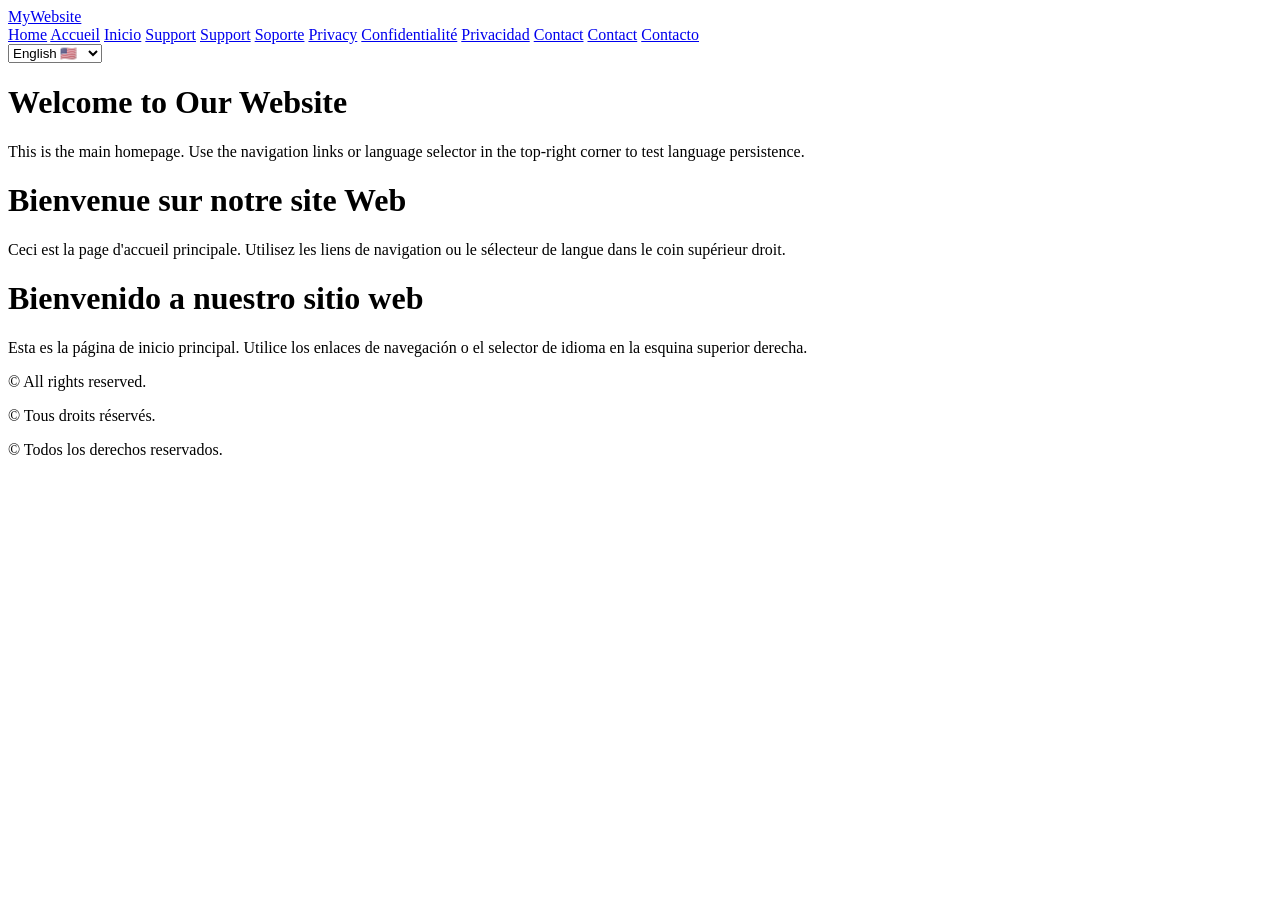
==== index.html @ 6a362d72 "Create index.html" ====
<!DOCTYPE html>
<html lang="en">
<head>
  <meta charset="UTF-8">
  <meta name="viewport" content="width=device-width, initial-scale=1.0">
  <title>Home</title>
  <link rel="stylesheet" href="styles.css">
</head>
<body data-lang="en">

  <header class="site-header">
    <a href="index.html" class="brand-logo">MyWebsite</a>
    
    <nav class="main-nav">
      <a href="index.html" data-lang-content="en">Home</a>
      <a href="index.html" data-lang-content="fr">Accueil</a>
      <a href="index.html" data-lang-content="es">Inicio</a>

      <a href="support.html" data-lang-content="en">Support</a>
      <a href="support.html" data-lang-content="fr">Support</a>
      <a href="support.html" data-lang-content="es">Soporte</a>

      <a href="privacy.html" data-lang-content="en">Privacy</a>
      <a href="privacy.html" data-lang-content="fr">Confidentialité</a>
      <a href="privacy.html" data-lang-content="es">Privacidad</a>

      <a href="contact.html" data-lang-content="en">Contact</a>
      <a href="contact.html" data-lang-content="fr">Contact</a>
      <a href="contact.html" data-lang-content="es">Contacto</a>
    </nav>

    <!-- Upper Right Toggle Selector -->
    <div class="lang-toggle-wrapper">
      <select class="lang-select" onchange="switchLanguage(this.value)" aria-label="Select Language">
        <option value="en">English 🇺🇸</option>
        <option value="fr">Français 🇫🇷</option>
        <option value="es">Español 🇪🇸</option>
      </select>
    </div>
  </header>

  <main class="container">
    <div class="card">
      <div data-lang-content="en">
        <h1>Welcome to Our Website</h1>
        <p>This is the main homepage. Use the navigation links or language selector in the top-right corner to test language persistence.</p>
      </div>

      <div data-lang-content="fr">
        <h1>Bienvenue sur notre site Web</h1>
        <p>Ceci est la page d'accueil principale. Utilisez les liens de navigation ou le sélecteur de langue dans le coin supérieur droit.</p>
      </div>

      <div data-lang-content="es">
        <h1>Bienvenido a nuestro sitio web</h1>
        <p>Esta es la página de inicio principal. Utilice los enlaces de navegación o el selector de idioma en la esquina superior derecha.</p>
      </div>
    </div>
  </main>

  <footer class="site-footer">
    <p data-lang-content="en">&copy; All rights reserved.</p>
    <p data-lang-content="fr">&copy; Tous droits réservés.</p>
    <p data-lang-content="es">&copy; Todos los derechos reservados.</p>
  </footer>

  <script src="lang-switcher.js"></script>
</body>
</html>
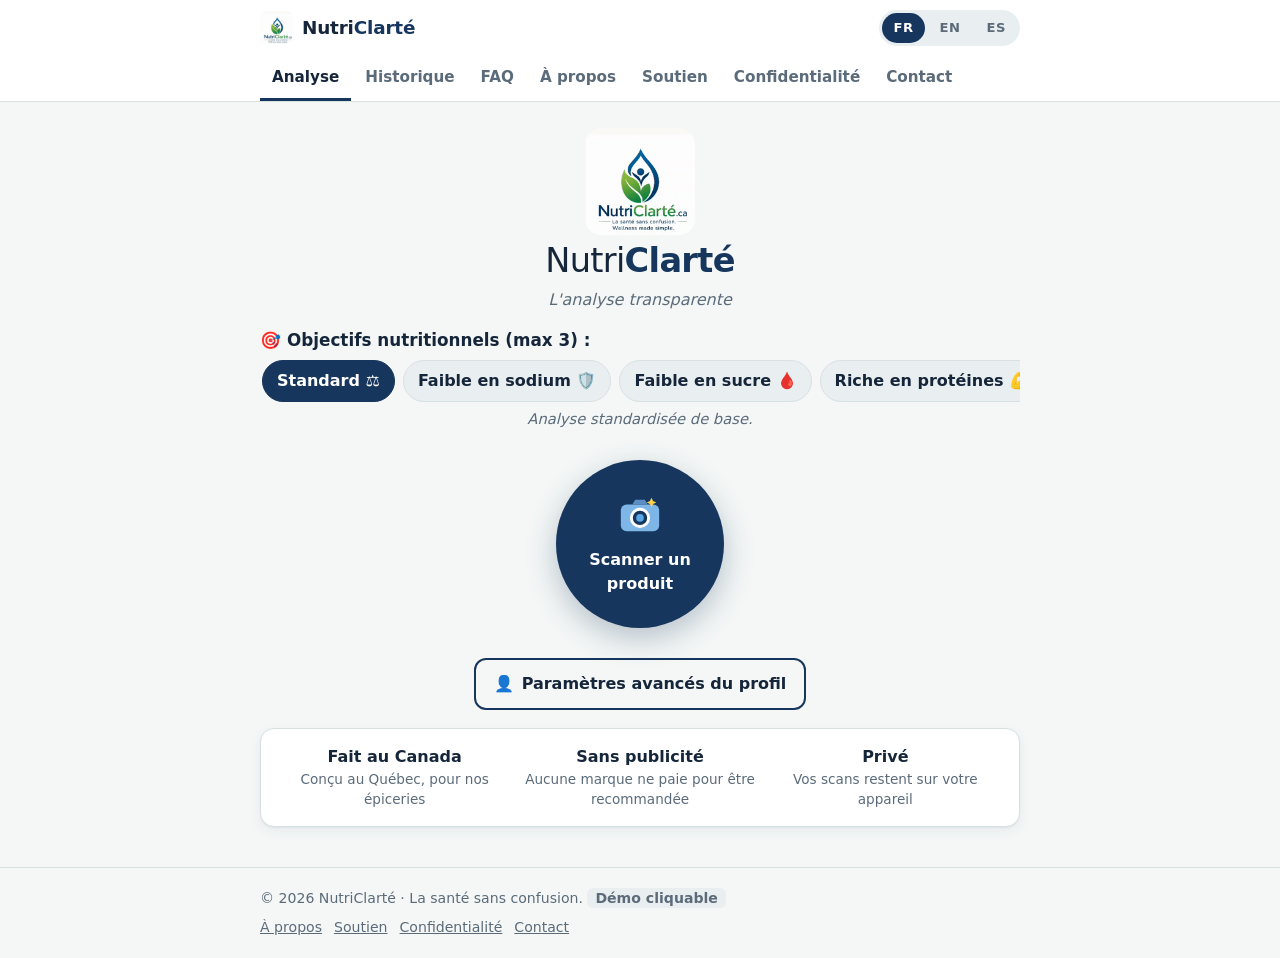
==== commit 105c1a3d: "NutriClarté demo + security fixes (CSP, delete-all-data, no third-party fonts, storage validation)" ====
--- a/index.html
+++ b/index.html
@@ -1,69 +1,906 @@
-<!DOCTYPE html>
-<html lang="en">
+<!doctype html>
+<html lang="fr-CA">
 <head>
-  <meta charset="UTF-8">
-  <meta name="viewport" content="width=device-width, initial-scale=1.0">
-  <title>Home</title>
-  <link rel="stylesheet" href="styles.css">
+<meta charset="utf-8">
+<meta name="viewport" content="width=device-width, initial-scale=1, viewport-fit=cover">
+<meta http-equiv="Content-Security-Policy" content="default-src 'self'; script-src 'sha256-4X9ozV31sPBv4QoCCTKvIAiLddJM/bJSG4kKcZNtFMU='; style-src 'self' 'unsafe-inline'; img-src 'self' data:; font-src 'self'; connect-src 'self'; form-action 'self'; base-uri 'none'; object-src 'none'; frame-src 'none'; manifest-src 'self'; upgrade-insecure-requests">
+<meta name="referrer" content="strict-origin-when-cross-origin">
+<link rel="icon" href="logo.png">
+<title>NutriClarté</title>
+<meta name="claude:viewport-fit-sides" content="cover">
+<meta name="description" content="NutriClarté — scan a product, get a clear nutrition score and healthier alternatives.">
+<style>
+body{margin:0}img{max-width:100%}[hidden]{display:none!important}
+/* Layout: one centred app column (phone-first like the prototype), sticky brand bar with the FR/EN/ES toggle top-right, scrollable tab rail below. */
+:root{
+  --bg:#f4f7f6; --surface:#ffffff; --surface-2:#e9eff0; --line:#d8e1e2;
+  --fg:#16263a; --muted:#5b6b7a;
+  --navy:#17365d; --navy-fg:#ffffff; --leaf:#3f8f35; --water:#1f6fb2;
+  --bad:#c0392b; --bad-bg:#fdecea; --warn:#b26a00; --good:#2e7d32; --good-bg:#e8f5e9; --ok:#1f6fb2;
+  --shadow:0 1px 2px rgba(23,54,93,.06),0 4px 14px rgba(23,54,93,.06);
+  /* System fonts only: no third-party font requests (privacy) */
+  --display:"Avenir Next","Segoe UI Variable Display","Segoe UI",system-ui,-apple-system,Roboto,"Helvetica Neue",Arial,sans-serif;
+  --body:system-ui,-apple-system,"Segoe UI",Roboto,"Helvetica Neue",Arial,sans-serif;
+  --r:14px;
+}
+@media (prefers-color-scheme:dark){:root:not([data-theme="light"]){
+  --bg:#0f1720; --surface:#17222e; --surface-2:#1f2d3b; --line:#2a3a4a;
+  --fg:#e7eef4; --muted:#9aaaba; --navy:#3b6ea8; --navy-fg:#ffffff; --leaf:#6cbf5f; --water:#5aa6e6;
+  --bad:#ff7b6b; --bad-bg:#3a1f1d; --warn:#f0b04a; --good:#7fd283; --good-bg:#1d3324; --ok:#5aa6e6;
+  --shadow:0 1px 2px rgba(0,0,0,.3); color-scheme:dark}}
+:root[data-theme="dark"]{
+  --bg:#0f1720; --surface:#17222e; --surface-2:#1f2d3b; --line:#2a3a4a;
+  --fg:#e7eef4; --muted:#9aaaba; --navy:#3b6ea8; --navy-fg:#ffffff; --leaf:#6cbf5f; --water:#5aa6e6;
+  --bad:#ff7b6b; --bad-bg:#3a1f1d; --warn:#f0b04a; --good:#7fd283; --good-bg:#1d3324; --ok:#5aa6e6;
+  --shadow:0 1px 2px rgba(0,0,0,.3); color-scheme:dark}
+*{box-sizing:border-box}
+body{background:var(--bg);color:var(--fg);font-family:var(--body);font-size:16px;line-height:1.5}
+body::before{content:"";position:fixed;inset:0 0 auto;height:env(safe-area-inset-top,0px);z-index:30;background:var(--surface)}
+h1,h2,h3{font-family:var(--display);text-wrap:balance;line-height:1.2;margin:0}
+p{margin:0}
+a{color:var(--water)}
+button,input,select,textarea{font:inherit;color:inherit}
+:focus-visible{outline:3px solid var(--water);outline-offset:2px}
+.gut{padding-left:max(16px,env(safe-area-inset-left,0px));padding-right:max(16px,env(safe-area-inset-right,0px))}
+.col{max-width:760px;margin:0 auto}
+
+/* Header */
+.top{position:sticky;top:env(safe-area-inset-top,0px);z-index:20;background:var(--surface);border-bottom:1px solid var(--line)}
+.bar{display:flex;align-items:center;justify-content:space-between;gap:12px;padding-block:10px}
+.brand{display:flex;align-items:center;gap:8px;text-decoration:none;color:var(--fg);min-width:0}
+.brand img{width:34px;height:34px;object-fit:contain;border-radius:8px;background:#fff}
+.brand b{font-family:var(--display);font-size:1.15rem;font-weight:600;letter-spacing:-.01em}
+.brand b span{color:var(--navy);font-weight:700}
+.lang{display:flex;gap:4px;background:var(--surface-2);padding:3px;border-radius:999px;flex-shrink:0}
+.lang button{border:0;background:transparent;padding:5px 11px;border-radius:999px;font-size:.82rem;font-weight:700;letter-spacing:.04em;cursor:pointer;color:var(--muted)}
+.lang button[aria-pressed="true"]{background:var(--navy);color:var(--navy-fg)}
+.tabs{display:flex;gap:2px;overflow-x:auto;scrollbar-width:none}
+.tabs::-webkit-scrollbar{display:none}
+.tabs a{flex:0 0 auto;padding:10px 12px;text-decoration:none;color:var(--muted);font-weight:600;font-size:.95rem;border-bottom:3px solid transparent;white-space:nowrap}
+.tabs a[aria-current="page"]{color:var(--fg);border-bottom-color:var(--navy)}
+
+main{padding-block:20px 40px}
+.view{display:flex;flex-direction:column;gap:18px}
+.card{background:var(--surface);border:1px solid var(--line);border-radius:var(--r);padding:16px;box-shadow:var(--shadow)}
+.label{font-size:.78rem;font-weight:700;letter-spacing:.08em;text-transform:uppercase;color:var(--muted)}
+.muted{color:var(--muted)}
+.btn{display:inline-flex;align-items:center;justify-content:center;gap:8px;border:0;border-radius:12px;padding:12px 18px;font-weight:700;cursor:pointer;background:var(--navy);color:var(--navy-fg);text-decoration:none}
+.btn.ghost{background:transparent;color:var(--fg);border:2px solid var(--navy)}
+.btn.block{width:100%}
+.btn.red{background:var(--bad);color:#fff}
+.card.danger{display:flex;flex-direction:column;gap:10px;border-color:var(--bad)}
+
+/* Home */
+.hero{display:flex;flex-direction:column;align-items:center;text-align:center;gap:6px;padding-top:6px}
+.hero img{width:110px;height:auto;border-radius:16px;background:#fff}
+.hero h1{font-size:2.1rem;font-weight:500;letter-spacing:-.02em}
+.hero h1 span{font-weight:700;color:var(--navy)}
+.hero p{font-style:italic;color:var(--muted)}
+.goals h2{font-size:1.05rem;font-weight:600;display:flex;gap:6px;align-items:center}
+.chips{display:flex;gap:8px;overflow-x:auto;padding:10px 2px 6px;scrollbar-width:thin}
+.chip{flex:0 0 auto;border:1px solid var(--line);background:var(--surface-2);border-radius:999px;padding:8px 14px;font-weight:600;cursor:pointer;white-space:nowrap}
+.chip[aria-pressed="true"]{background:var(--navy);color:var(--navy-fg);border-color:var(--navy)}
+.goals .sub{text-align:center;font-style:italic;color:var(--muted);font-size:.92rem}
+.scanwrap{display:flex;justify-content:center;padding-block:12px}
+.scanbtn{width:168px;height:168px;border-radius:50%;border:0;background:var(--navy);color:var(--navy-fg);display:flex;flex-direction:column;align-items:center;justify-content:center;gap:10px;font-weight:700;cursor:pointer;box-shadow:0 10px 30px rgba(23,54,93,.28);transition:transform .15s}
+.scanbtn:hover{transform:scale(1.03)}
+.scanbtn svg{width:46px;height:46px}
+.center{display:flex;justify-content:center}
+.trust{display:grid;grid-template-columns:repeat(3,1fr);gap:10px}
+.trust div{text-align:center;font-size:.85rem;color:var(--muted)}
+.trust b{display:block;color:var(--fg);font-family:var(--display);font-size:1rem}
+@media (max-width:480px){.trust{grid-template-columns:1fr}}
+
+/* Scanner overlay */
+.scanner{position:fixed;inset:0;z-index:50;background:rgba(10,16,24,.92);display:flex;flex-direction:column;align-items:center;justify-content:center;gap:18px;color:#fff;padding:24px}
+.frame{width:min(260px,70vw);aspect-ratio:1.1;border:3px solid #fff;border-radius:18px;position:relative;overflow:hidden;max-width:100%}
+.frame::after{content:"";position:absolute;left:8%;right:8%;height:2px;background:#6cbf5f;box-shadow:0 0 12px #6cbf5f;top:10%;animation:sweep 1.8s ease-in-out infinite alternate}
+.frame .bars{position:absolute;inset:30% 18%;background:repeating-linear-gradient(90deg,rgba(255,255,255,.55) 0 2px,transparent 2px 5px,rgba(255,255,255,.55) 5px 6px,transparent 6px 10px);opacity:.5}
+@keyframes sweep{to{top:88%}}
+@media (prefers-reduced-motion:reduce){.frame::after{animation:none;top:50%}}
+.scanner .sim{background:rgba(255,255,255,.14);color:#fff;border:1px solid rgba(255,255,255,.4);border-radius:999px;padding:10px 22px;font-weight:700;cursor:pointer}
+.scanner .cancel{background:none;border:0;color:#cfd8e0;cursor:pointer}
+
+/* Result */
+.filters{background:var(--surface-2);border-radius:10px;padding:10px 12px;font-size:.92rem;text-align:center}
+.seg{display:grid;grid-template-columns:1fr 1fr;gap:4px;background:var(--surface-2);padding:4px;border-radius:999px}
+.seg button{border:0;background:transparent;border-radius:999px;padding:10px;font-weight:700;cursor:pointer;color:var(--muted)}
+.seg button[aria-pressed="true"]{background:var(--navy);color:var(--navy-fg)}
+.slider label{font-weight:600;font-size:.95rem;display:flex;justify-content:space-between;gap:8px;flex-wrap:wrap}
+.slider input{width:100%;accent-color:var(--water);margin-top:10px}
+.score{display:flex;gap:16px;align-items:center}
+.ring{width:76px;height:76px;flex-shrink:0;border-radius:50%;border:4px solid var(--rc);display:grid;place-items:center;font-family:var(--display);font-size:1.8rem;font-weight:700;color:var(--rc)}
+.score .pname{font-size:.8rem;font-weight:700;letter-spacing:.06em;text-transform:uppercase;color:var(--muted)}
+.score .rating{font-family:var(--display);font-size:1.5rem;font-weight:600;color:var(--rc)}
+.alerts{display:flex;flex-direction:column;gap:6px;margin-top:14px;padding-top:12px;border-top:1px solid var(--line)}
+.alert{display:flex;gap:8px;align-items:flex-start;font-weight:600;font-size:.95rem}
+.alert.bad{color:var(--bad)} .alert.warn{color:var(--warn)} .alert.good{color:var(--good)}
+.alert i{font-style:normal;flex-shrink:0;width:20px;height:20px;border-radius:5px;display:grid;place-items:center;font-size:.75rem;color:#fff}
+.alert.bad i{background:var(--bad)} .alert.warn i{background:var(--warn)} .alert.good i{background:var(--good)}
+.nutr{display:grid;grid-template-columns:repeat(4,1fr);gap:8px;text-align:center}
+.nutr b{display:block;font-family:var(--display);font-size:1.35rem;font-weight:600;font-variant-numeric:tabular-nums}
+.nutr span{font-size:.82rem;color:var(--muted)}
+.nutr .over b{color:var(--bad)}
+@media (max-width:420px){.nutr{grid-template-columns:repeat(2,1fr)}}
+.alt{display:flex;flex-direction:column;gap:6px}
+.alt .head{display:flex;justify-content:space-between;gap:10px;align-items:flex-start}
+.alt h3{font-family:var(--body);font-size:1.02rem;font-weight:700}
+.pill{background:var(--good-bg);color:var(--good);font-weight:700;font-size:.82rem;padding:3px 9px;border-radius:999px;white-space:nowrap;font-variant-numeric:tabular-nums}
+.alt .why{font-style:italic;color:var(--leaf);font-size:.92rem;font-weight:600}
+.tags{display:flex;flex-wrap:wrap;gap:6px}
+.tags span{background:var(--surface-2);border-radius:6px;padding:2px 8px;font-size:.8rem;color:var(--muted);font-variant-numeric:tabular-nums}
+.match{font-size:.78rem;font-weight:700;color:var(--water)}
+
+/* History */
+.hist{display:flex;flex-direction:column;gap:10px}
+.hrow{display:flex;align-items:center;gap:12px;cursor:pointer;text-align:left;width:100%;font:inherit}
+.hrow .ring{width:48px;height:48px;font-size:1.1rem;border-width:3px}
+.hrow div{min-width:0;flex:1}
+.hrow small{color:var(--muted)}
+.ex{font-size:.72rem;font-weight:700;letter-spacing:.06em;text-transform:uppercase;background:var(--surface-2);color:var(--muted);padding:2px 6px;border-radius:4px;margin-left:6px}
+
+/* FAQ / prose */
+details{background:var(--surface);border:1px solid var(--line);border-radius:12px;padding:12px 16px}
+details+details{margin-top:8px}
+summary{font-weight:700;cursor:pointer}
+details p{margin-top:8px;color:var(--muted)}
+.prose{display:flex;flex-direction:column;gap:14px;max-width:68ch}
+.prose h1{font-size:1.9rem;font-weight:600}
+.prose h2{font-size:1.25rem;font-weight:600;margin-top:10px}
+.prose ul,.prose ol{margin:0;padding-left:1.2em;display:flex;flex-direction:column;gap:6px}
+.prose .lede{font-size:1.12rem;color:var(--muted)}
+.eyebrow{font-size:.78rem;font-weight:700;letter-spacing:.1em;text-transform:uppercase;color:var(--leaf)}
+.grid2{display:grid;grid-template-columns:repeat(2,minmax(0,1fr));gap:12px}
+@media (max-width:560px){.grid2{grid-template-columns:1fr}}
+.grid2 h3{font-size:1.02rem;margin-bottom:4px}
+.quote{border-left:4px solid var(--leaf);padding:4px 0 4px 14px;font-size:1.1rem;font-style:italic}
+.updated{font-size:.88rem;color:var(--muted)}
+
+/* Contact */
+.contact{display:grid;grid-template-columns:minmax(0,1.4fr) minmax(0,1fr);gap:16px;align-items:start}
+@media (max-width:640px){.contact{grid-template-columns:1fr}}
+form{display:flex;flex-direction:column;gap:12px}
+.field{display:flex;flex-direction:column;gap:4px}
+.field label{font-weight:600;font-size:.93rem}
+.field input,.field select,.field textarea{border:1px solid var(--line);background:var(--bg);border-radius:10px;padding:10px 12px;width:100%}
+.field textarea{min-height:130px;resize:vertical}
+.field .err{color:var(--bad);font-size:.85rem;min-height:0}
+.check{display:flex;gap:8px;align-items:flex-start;font-size:.9rem}
+.check input{margin-top:4px}
+.phone{font-family:var(--display);font-size:1.5rem;font-weight:600;user-select:all;font-variant-numeric:tabular-nums}
+.side{display:flex;flex-direction:column;gap:12px}
+.side .card{display:flex;flex-direction:column;gap:6px}
+.copy{align-self:flex-start;border:1px solid var(--line);background:var(--surface-2);border-radius:8px;padding:5px 10px;font-size:.85rem;font-weight:600;cursor:pointer}
+.success{display:flex;flex-direction:column;gap:8px;background:var(--good-bg);border:1px solid var(--good);border-radius:var(--r);padding:16px}
+.success h3{color:var(--good)}
+
+/* Modal + toast */
+.modal{position:fixed;inset:0;z-index:60;background:rgba(10,16,24,.55);display:flex;align-items:flex-end;justify-content:center;padding:16px}
+.sheet{background:var(--surface);border-radius:18px;padding:20px;width:100%;max-width:520px;max-height:90vh;overflow:auto;display:flex;flex-direction:column;gap:14px}
+.sheet .row{display:flex;gap:10px;justify-content:flex-end}
+.opts{display:flex;flex-wrap:wrap;gap:8px}
+@media (min-width:640px){.modal{align-items:center}}
+.toast{position:fixed;left:50%;bottom:calc(20px + env(safe-area-inset-bottom,0px));transform:translateX(-50%);background:var(--fg);color:var(--bg);padding:10px 16px;border-radius:10px;font-weight:600;z-index:70;max-width:calc(100% - 32px)}
+
+footer{border-top:1px solid var(--line);padding-block:20px;font-size:.88rem;color:var(--muted)}
+footer .col{display:flex;flex-wrap:wrap;gap:8px 16px;justify-content:space-between}
+footer nav{display:flex;flex-wrap:wrap;gap:12px}
+footer a{color:var(--muted)}
+.demo-tag{background:var(--surface-2);border-radius:6px;padding:2px 8px;font-weight:600}
+</style>
+
 </head>
-<body data-lang="en">
-
-  <header class="site-header">
-    <a href="index.html" class="brand-logo">MyWebsite</a>
-    
-    <nav class="main-nav">
-      <a href="index.html" data-lang-content="en">Home</a>
-      <a href="index.html" data-lang-content="fr">Accueil</a>
-      <a href="index.html" data-lang-content="es">Inicio</a>
-
-      <a href="support.html" data-lang-content="en">Support</a>
-      <a href="support.html" data-lang-content="fr">Support</a>
-      <a href="support.html" data-lang-content="es">Soporte</a>
-
-      <a href="privacy.html" data-lang-content="en">Privacy</a>
-      <a href="privacy.html" data-lang-content="fr">Confidentialité</a>
-      <a href="privacy.html" data-lang-content="es">Privacidad</a>
-
-      <a href="contact.html" data-lang-content="en">Contact</a>
-      <a href="contact.html" data-lang-content="fr">Contact</a>
-      <a href="contact.html" data-lang-content="es">Contacto</a>
-    </nav>
-
-    <!-- Upper Right Toggle Selector -->
-    <div class="lang-toggle-wrapper">
-      <select class="lang-select" onchange="switchLanguage(this.value)" aria-label="Select Language">
-        <option value="en">English 🇺🇸</option>
-        <option value="fr">Français 🇫🇷</option>
-        <option value="es">Español 🇪🇸</option>
-      </select>
+<body>
+<header class="top">
+  <div class="gut"><div class="col bar">
+    <a class="brand" href="#analyze"><img src="[data-uri]" alt=""><b>Nutri<span>Clarté</span></b></a>
+    <div class="lang" role="group" aria-label="Language">
+      <button type="button" data-lang="fr" aria-pressed="false" title="Français">FR</button>
+      <button type="button" data-lang="en" aria-pressed="false" title="English">EN</button>
+      <button type="button" data-lang="es" aria-pressed="false" title="Español">ES</button>
     </div>
-  </header>
-
-  <main class="container">
-    <div class="card">
-      <div data-lang-content="en">
-        <h1>Welcome to Our Website</h1>
-        <p>This is the main homepage. Use the navigation links or language selector in the top-right corner to test language persistence.</p>
+  </div></div>
+  <div class="gut"><nav class="col tabs" id="tabs" aria-label="Main">
+    <a href="#analyze" data-i18n="tab.analyze"></a>
+    <a href="#history" data-i18n="tab.history"></a>
+    <a href="#faq" data-i18n="tab.faq"></a>
+    <a href="#about" data-i18n="tab.about"></a>
+    <a href="#support" data-i18n="tab.support"></a>
+    <a href="#privacy" data-i18n="tab.privacy"></a>
+    <a href="#contact" data-i18n="tab.contact"></a>
+  </nav></div>
+</header>
+
+<main class="gut"><div class="col" id="app"></div></main>
+
+<footer class="gut"><div class="col">
+  <span>© 2026 NutriClarté · <span data-i18n="footer.tag"></span> <span class="demo-tag" data-i18n="footer.demo"></span></span>
+  <nav><a href="#about" data-i18n="tab.about"></a><a href="#support" data-i18n="tab.support"></a><a href="#privacy" data-i18n="tab.privacy"></a><a href="#contact" data-i18n="tab.contact"></a></nav>
+</div></footer>
+
+<div id="layer"></div>
+
+<script>
+const T = {
+en: {
+  "data.title":"Delete all my data","data.desc":"Erase everything NutriClarté saved in this browser: scan history, profile (age group and allergies) and language choice. This cannot be undone.","data.delete":"Delete all my data","data.confirm":"Delete your history, profile and settings from this device?","data.yes":"Yes, delete everything","data.no":"Keep my data","data.deleted":"All your data was deleted from this device.",
+  "tab.analyze":"Analyze","tab.history":"History","tab.faq":"FAQ","tab.about":"About us","tab.support":"Support","tab.privacy":"Privacy","tab.contact":"Contact",
+  "footer.tag":"Wellness made simple.","footer.demo":"Clickable demo",
+  "tagline":"Transparent analysis",
+  "goals.title":"Nutritional Goals (max 3):",
+  "goal.standard":"Standard ⚖️","goal.lowsodium":"Low-Sodium 🛡️","goal.lowsugar":"Low-Sugar 🩸","goal.highprotein":"High-Protein 💪","goal.cardio":"Cardio / Anti-Cholesterol ❤️",
+  "goals.std":"Standard baseline analysis.","goals.active":"{n} active profile(s) simultaneously.","goals.max":"You can combine up to 3 goals.",
+  "scan.btn":"Scan a product","profile.btn":"Advanced Profile Settings",
+  "trust.1a":"Made in Canada","trust.1b":"Built in Québec, for Canadian shelves",
+  "trust.2a":"No ads","trust.2b":"No brand pays for a recommendation",
+  "trust.3a":"Private","trust.3b":"Your scans stay on your device",
+  "scanner.hint":"Place the barcode inside the frame","scanner.sim":"Simulate a scan","scanner.cancel":"Cancel","scanner.reading":"Reading barcode…",
+  "res.back":"Back to Home","res.filters":"Combined filters:","res.base":"Rigid Base (100g)","res.portion":"Real Portion",
+  "res.adjust":"Adjust your real portion: x{m}","res.grams":"≈ {g} g",
+  "res.matches":"The product matches your selected criteria.",
+  "alert.sugar":"Glycemic Alert: Too much sugar.","alert.satfat":"Cardio: High saturated fats.","alert.sodium":"Sodium Alert: Too much salt for your goal.","alert.protein":"Protein: Too little protein for your goal.","alert.allergen":"Allergen: contains {a}.",
+  "res.bio":"Biological Analysis","res.alts":"Best Alternatives For You","res.fits":"Fits your goals",
+  "nut.sugars":"Sugars","nut.satfat":"Sat. Fat","nut.sodium":"Sodium","nut.protein":"Protein",
+  "rating.poor":"Poor","rating.fair":"Fair","rating.good":"Good","rating.excellent":"Excellent",
+  "hist.title":"Your scan history","hist.lede":"Tap a scan to reopen its analysis.","hist.empty":"No scans yet. Scan a product from the Analyze tab.","hist.clear":"Clear history","hist.example":"Example","hist.cleared":"History cleared.",
+  "faq.title":"Frequently asked questions",
+  "faq":[
+    ["How is the score calculated?","Each product gets a score out of 100 based on its sugars, saturated fats, sodium, fibre and protein per 100 g, compared with Health Canada's daily values. Your goals then add specific alerts on top of the score."],
+    ["What is the difference between Rigid Base and Real Portion?","Rigid Base shows the label values per 100 g so you can compare products fairly. Real Portion multiplies them by what you actually eat, for example x0.3 for a 30 g serving of spread."],
+    ["Why can I only pick 3 goals?","Combining more than three goals makes the alerts contradictory and hard to read. Three covers the most common combinations, like Low-Sugar plus Cardio."],
+    ["Are the alternatives sponsored?","No. Alternatives are ranked only by how well they fit your goals and their score. No brand can pay to appear."],
+    ["Is NutriClarté medical advice?","No. NutriClarté helps you read labels. For a diagnosis or a diet plan, talk to your doctor or a registered dietitian."],
+    ["Which languages are available?","French, English and Spanish. Use the FR / EN / ES switch at the top right of every page."]
+  ],
+  "profile.title":"Advanced Profile Settings","profile.desc":"These settings add personal alerts to every analysis. They are saved on this device only.",
+  "profile.age":"Age group","age.1":"18–34","age.2":"35–54","age.3":"55+","profile.allergies":"Allergies and intolerances",
+  "allergen.nuts":"Tree nuts","allergen.milk":"Milk","allergen.gluten":"Gluten","allergen.soy":"Soy","allergen.peanuts":"Peanuts",
+  "profile.save":"Save","profile.cancel":"Cancel","profile.saved":"Profile saved.",
+  "contact.eyebrow":"Contact","contact.title":"Talk to the NutriClarté team","contact.lede":"Questions about a score, a bug, or your data? Send us a message and a real person will answer within 2 business days.",
+  "f.name":"Full name","f.email":"Email address","f.topic":"Topic","f.message":"Message","f.consent":"I agree that NutriClarté uses this information only to answer my request.","f.send":"Send message",
+  "topic.general":"General question","topic.support":"Technical support","topic.privacy":"Privacy or data request","topic.partner":"Partnerships and media",
+  "err.name":"Please enter your name.","err.email":"Please enter a valid email address, like name@example.com.","err.message":"Please write at least 10 characters.","err.consent":"Please check this box so we can reply.",
+  "ok.title":"Thank you, {name}!","ok.body":"Your message about “{topic}” has been received. We reply within 2 business days to {email}.","ok.demo":"Demo: in this prototype the form is not connected to a server yet, so nothing was actually sent.","ok.again":"Send another message",
+  "c.call":"Call us","c.hours":"Monday to Friday, 9 a.m. to 5 p.m. (Eastern Time)","c.copy":"Copy number","c.copied":"Number copied.","c.where":"Where we are","c.place":"Québec, Canada","c.reply":"Response time","c.replyv":"Within 2 business days, in French, English or Spanish.",
+  "page.about":`
+<span class="eyebrow">About us</span>
+<h1>Why we built NutriClarté</h1>
+<p class="lede">NutriClarté started with a simple frustration: standing in a grocery aisle, holding two jars, and not being able to tell which one was actually better for the person you are shopping for.</p>
+<h2>The story behind the app</h2>
+<p>Nutrition labels are full of numbers, but they rarely answer the real question: <em>is this good for me?</em> A label says 55 g of sugar per 100 g. Is that a lot for someone managing diabetes? What if you only eat one spoonful? What if you also watch your cholesterol?</p>
+<p>We watched people we love struggle with exactly these questions after a diagnosis. They were told to "eat better" and then left alone with tiny print, two languages on every package, and marketing claims like "light" or "natural" that mean very little.</p>
+<p class="quote">We wanted a tool that turns a label into a clear answer in under five seconds, in the language you think in.</p>
+<p>That became NutriClarté: scan a barcode, pick up to three goals, and see a score, plain-language alerts, and better alternatives from the same shelf.</p>
+<h2>Who we are</h2>
+<p>We are a small, independent team based in Québec, combining software development with a deep interest in nutrition and public health. We are not owned by a food company or a grocery chain, and we intend to keep it that way.</p>
+<h2>Why you can trust us</h2>
+<div class="grid2">
+  <div class="card"><h3>Independent recommendations</h3><p class="muted">No brand can pay to improve its score or to appear as an alternative.</p></div>
+  <div class="card"><h3>Public data sources</h3><p class="muted">Scores use the nutrition facts printed on the package and Health Canada daily values.</p></div>
+  <div class="card"><h3>Privacy first</h3><p class="muted">Your goals, profile and history stay on your device. We do not sell data. Ever.</p></div>
+  <div class="card"><h3>Reachable humans</h3><p class="muted">Call us or write to us. A person from the team answers, in French, English or Spanish.</p></div>
+</div>
+<h2>Our mission</h2>
+<p><strong>La santé sans confusion. Wellness made simple.</strong> We want every shopper, whatever their health condition or language, to make a confident choice in the aisle.</p>
+<p><a class="btn" href="#contact">Contact the team</a></p>`,
+  "page.support":`
+<span class="eyebrow">Support</span>
+<h1>How can we help?</h1>
+<p class="lede">Quick answers to the most common questions. If you are still stuck, our team is one message away.</p>
+<h2>Getting started</h2>
+<ol>
+  <li>Choose up to 3 nutritional goals on the Analyze tab (for example Low-Sugar and Cardio).</li>
+  <li>Tap <strong>Scan a product</strong> and place the barcode inside the frame.</li>
+  <li>Read the score and alerts, then switch between <strong>Rigid Base (100g)</strong> and <strong>Real Portion</strong>.</li>
+  <li>Move the slider to match how much you actually eat.</li>
+  <li>Browse the <strong>Best Alternatives For You</strong> to find a better option.</li>
+</ol>
+<h2>Troubleshooting</h2>
+<div class="grid2">
+  <div class="card"><h3>The camera does not open</h3><p class="muted">Allow camera access for NutriClarté in your phone settings, then reopen the app.</p></div>
+  <div class="card"><h3>Product not found</h3><p class="muted">Some local or new products are not in our database yet. Send us the barcode through the contact form and we will add it.</p></div>
+  <div class="card"><h3>The score seems wrong</h3><p class="muted">Check whether you are in Real Portion mode. Then tell us the product name so we can review it.</p></div>
+  <div class="card"><h3>Change the language</h3><p class="muted">Use the FR / EN / ES switch at the top right of any page. Your choice is remembered.</p></div>
+</div>
+<h2>Accounts and data</h2>
+<p>NutriClarté works without an account. Your history and profile stay on your device. To erase all of it, use <strong>Delete all my data</strong> on the History tab. <strong>Clear history</strong> removes only your past scans.</p>
+<h2>Still need help?</h2>
+<p>Use our contact form or call us during business hours. We answer within 2 business days.</p>
+<p><a class="btn" href="#contact">Contact support</a></p>`,
+  "page.privacy":`
+<span class="eyebrow">Privacy</span>
+<h1>Privacy policy</h1>
+<p class="updated">Last updated: November 1, 2026</p>
+<p class="lede">Short version: your health goals are personal. We collect as little as possible, we keep it on your device whenever we can, and we never sell it.</p>
+<h2>1. What we collect</h2>
+<ul>
+  <li><strong>On your device only:</strong> the goals you select, your advanced profile (age group, allergies) and your scan history.</li>
+  <li><strong>When you scan:</strong> the barcode number, sent to our product database to fetch nutrition facts. It is not linked to your identity.</li>
+  <li><strong>When you contact us:</strong> your name, email address and message, used only to answer you.</li>
+</ul>
+<h2>2. What we never do</h2>
+<ul>
+  <li>We do not sell, rent or trade personal information.</li>
+  <li>We do not show advertising or share data with food brands.</li>
+  <li>We do not collect your precise location or your contacts.</li>
+  <li>We do not load third-party trackers, analytics or web fonts. The site only loads its own files.</li>
+</ul>
+<h2>3. Your rights</h2>
+<p>Under Québec's Law 25 and Canada's PIPEDA, you can access, correct or delete the personal information we hold about you, and withdraw your consent. Send your request through the contact form and choose "Privacy or data request". We answer within 30 days.</p>
+<h2>4. Retention and security</h2>
+<p>Contact messages are kept for up to 24 months, then deleted. Data in transit is encrypted (HTTPS). Everything stored on your device (history, profile and settings) can be erased at any time with <strong>Delete all my data</strong> on the History tab.</p>
+<h2>5. Person in charge of privacy</h2>
+<p>Our privacy officer is responsible for protecting personal information at NutriClarté. Reach them through the <a href="#contact">contact form</a>.</p>
+<h2>6. Changes</h2>
+<p>If we change this policy, we will update the date above and show a notice in the app.</p>`
+},
+fr: {
+  "data.title":"Supprimer toutes mes données","data.desc":"Effacez tout ce que NutriClarté a enregistré dans ce navigateur : historique de scans, profil (groupe d'âge et allergies) et choix de langue. Cette action est irréversible.","data.delete":"Supprimer toutes mes données","data.confirm":"Supprimer votre historique, votre profil et vos réglages de cet appareil ?","data.yes":"Oui, tout supprimer","data.no":"Garder mes données","data.deleted":"Toutes vos données ont été supprimées de cet appareil.",
+  "tab.analyze":"Analyse","tab.history":"Historique","tab.faq":"FAQ","tab.about":"À propos","tab.support":"Soutien","tab.privacy":"Confidentialité","tab.contact":"Contact",
+  "footer.tag":"La santé sans confusion.","footer.demo":"Démo cliquable",
+  "tagline":"L'analyse transparente",
+  "goals.title":"Objectifs nutritionnels (max 3) :",
+  "goal.standard":"Standard ⚖️","goal.lowsodium":"Faible en sodium 🛡️","goal.lowsugar":"Faible en sucre 🩸","goal.highprotein":"Riche en protéines 💪","goal.cardio":"Cardio / Anti-cholestérol ❤️",
+  "goals.std":"Analyse standardisée de base.","goals.active":"{n} profil(s) actif(s) simultanément.","goals.max":"Vous pouvez combiner jusqu'à 3 objectifs.",
+  "scan.btn":"Scanner un produit","profile.btn":"Paramètres avancés du profil",
+  "trust.1a":"Fait au Canada","trust.1b":"Conçu au Québec, pour nos épiceries",
+  "trust.2a":"Sans publicité","trust.2b":"Aucune marque ne paie pour être recommandée",
+  "trust.3a":"Privé","trust.3b":"Vos scans restent sur votre appareil",
+  "scanner.hint":"Placez le code-barres dans le cadre","scanner.sim":"Simuler un scan","scanner.cancel":"Annuler","scanner.reading":"Lecture du code-barres…",
+  "res.back":"Retour à l'accueil","res.filters":"Filtres combinés :","res.base":"Base fixe (100 g)","res.portion":"Portion réelle",
+  "res.adjust":"Ajustez votre portion réelle : x{m}","res.grams":"≈ {g} g",
+  "res.matches":"Le produit respecte vos critères sélectionnés.",
+  "alert.sugar":"Alerte glycémique : trop de sucre.","alert.satfat":"Cardio : gras saturés élevés.","alert.sodium":"Alerte sodium : trop de sel pour votre objectif.","alert.protein":"Protéines : trop peu pour votre objectif.","alert.allergen":"Allergène : contient {a}.",
+  "res.bio":"Analyse biologique","res.alts":"Meilleures alternatives pour vous","res.fits":"Adapté à vos objectifs",
+  "nut.sugars":"Sucres","nut.satfat":"Gras sat.","nut.sodium":"Sodium","nut.protein":"Protéines",
+  "rating.poor":"Médiocre","rating.fair":"Passable","rating.good":"Bon","rating.excellent":"Excellent",
+  "hist.title":"Votre historique de scans","hist.lede":"Touchez un scan pour rouvrir son analyse.","hist.empty":"Aucun scan pour l'instant. Scannez un produit dans l'onglet Analyse.","hist.clear":"Effacer l'historique","hist.example":"Exemple","hist.cleared":"Historique effacé.",
+  "faq.title":"Foire aux questions",
+  "faq":[
+    ["Comment le score est-il calculé ?","Chaque produit reçoit un score sur 100 selon ses sucres, gras saturés, sodium, fibres et protéines par 100 g, comparés aux valeurs quotidiennes de Santé Canada. Vos objectifs ajoutent ensuite des alertes précises."],
+    ["Quelle différence entre Base fixe et Portion réelle ?","La Base fixe affiche les valeurs pour 100 g afin de comparer équitablement. La Portion réelle les multiplie par ce que vous mangez vraiment, par exemple x0,3 pour 30 g de tartinade."],
+    ["Pourquoi seulement 3 objectifs ?","Au-delà de trois, les alertes deviennent contradictoires et difficiles à lire. Trois couvrent les combinaisons les plus courantes, comme Faible en sucre et Cardio."],
+    ["Les alternatives sont-elles commanditées ?","Non. Elles sont classées uniquement selon vos objectifs et leur score. Aucune marque ne peut payer pour y apparaître."],
+    ["NutriClarté remplace-t-il un avis médical ?","Non. NutriClarté vous aide à lire les étiquettes. Pour un diagnostic ou un plan alimentaire, consultez votre médecin ou une nutritionniste."],
+    ["Quelles langues sont offertes ?","Le français, l'anglais et l'espagnol. Utilisez le sélecteur FR / EN / ES en haut à droite de chaque page."]
+  ],
+  "profile.title":"Paramètres avancés du profil","profile.desc":"Ces paramètres ajoutent des alertes personnelles à chaque analyse. Ils sont enregistrés sur cet appareil seulement.",
+  "profile.age":"Groupe d'âge","age.1":"18–34 ans","age.2":"35–54 ans","age.3":"55 ans et plus","profile.allergies":"Allergies et intolérances",
+  "allergen.nuts":"Noix","allergen.milk":"Lait","allergen.gluten":"Gluten","allergen.soy":"Soya","allergen.peanuts":"Arachides",
+  "profile.save":"Enregistrer","profile.cancel":"Annuler","profile.saved":"Profil enregistré.",
+  "contact.eyebrow":"Contact","contact.title":"Parlez à l'équipe NutriClarté","contact.lede":"Une question sur un score, un bogue ou vos données ? Écrivez-nous : une vraie personne vous répondra d'ici 2 jours ouvrables.",
+  "f.name":"Nom complet","f.email":"Adresse courriel","f.topic":"Sujet","f.message":"Message","f.consent":"J'accepte que NutriClarté utilise ces renseignements uniquement pour répondre à ma demande.","f.send":"Envoyer le message",
+  "topic.general":"Question générale","topic.support":"Soutien technique","topic.privacy":"Confidentialité ou demande de données","topic.partner":"Partenariats et médias",
+  "err.name":"Veuillez entrer votre nom.","err.email":"Veuillez entrer une adresse courriel valide, comme nom@exemple.com.","err.message":"Veuillez écrire au moins 10 caractères.","err.consent":"Veuillez cocher cette case pour que nous puissions répondre.",
+  "ok.title":"Merci, {name} !","ok.body":"Votre message au sujet de « {topic} » a été reçu. Nous répondrons d'ici 2 jours ouvrables à {email}.","ok.demo":"Démo : dans ce prototype, le formulaire n'est pas encore relié à un serveur, donc rien n'a réellement été envoyé.","ok.again":"Envoyer un autre message",
+  "c.call":"Appelez-nous","c.hours":"Du lundi au vendredi, de 9 h à 17 h (heure de l'Est)","c.copy":"Copier le numéro","c.copied":"Numéro copié.","c.where":"Où nous trouver","c.place":"Québec, Canada","c.reply":"Délai de réponse","c.replyv":"D'ici 2 jours ouvrables, en français, en anglais ou en espagnol.",
+  "page.about":`
+<span class="eyebrow">À propos</span>
+<h1>Pourquoi nous avons créé NutriClarté</h1>
+<p class="lede">NutriClarté est née d'une frustration toute simple : être dans une allée d'épicerie, deux pots à la main, sans pouvoir dire lequel est vraiment meilleur pour la personne pour qui on magasine.</p>
+<h2>L'histoire derrière l'application</h2>
+<p>Les étiquettes nutritionnelles sont remplies de chiffres, mais elles répondent rarement à la vraie question : <em>est-ce bon pour moi ?</em> L'étiquette indique 55 g de sucre par 100 g. Est-ce beaucoup pour une personne diabétique ? Et si on n'en mange qu'une cuillère ? Et si on surveille aussi son cholestérol ?</p>
+<p>Nous avons vu des proches se débattre avec ces questions après un diagnostic. On leur a dit de « mieux manger », puis on les a laissés seuls devant des petits caractères, deux langues sur chaque emballage et des allégations comme « léger » ou « naturel » qui veulent dire bien peu.</p>
+<p class="quote">Nous voulions un outil qui transforme une étiquette en réponse claire en moins de cinq secondes, dans la langue dans laquelle vous pensez.</p>
+<p>C'est devenu NutriClarté : scannez un code-barres, choisissez jusqu'à trois objectifs, et obtenez un score, des alertes en langage clair et de meilleures alternatives sur la même tablette.</p>
+<h2>Qui nous sommes</h2>
+<p>Nous sommes une petite équipe indépendante établie au Québec, qui allie le développement logiciel à une passion pour la nutrition et la santé publique. Nous n'appartenons à aucune entreprise alimentaire ni à aucune chaîne d'épiceries, et nous comptons rester ainsi.</p>
+<h2>Pourquoi nous faire confiance</h2>
+<div class="grid2">
+  <div class="card"><h3>Recommandations indépendantes</h3><p class="muted">Aucune marque ne peut payer pour améliorer son score ou apparaître comme alternative.</p></div>
+  <div class="card"><h3>Sources de données publiques</h3><p class="muted">Les scores utilisent le tableau de la valeur nutritive de l'emballage et les valeurs quotidiennes de Santé Canada.</p></div>
+  <div class="card"><h3>La confidentialité d'abord</h3><p class="muted">Vos objectifs, votre profil et votre historique restent sur votre appareil. Nous ne vendons jamais de données.</p></div>
+  <div class="card"><h3>Des humains joignables</h3><p class="muted">Appelez-nous ou écrivez-nous. Une personne de l'équipe vous répond, en français, en anglais ou en espagnol.</p></div>
+</div>
+<h2>Notre mission</h2>
+<p><strong>La santé sans confusion. Wellness made simple.</strong> Nous voulons que chaque personne, quels que soient son état de santé ou sa langue, puisse faire un choix éclairé en épicerie.</p>
+<p><a class="btn" href="#contact">Contacter l'équipe</a></p>`,
+  "page.support":`
+<span class="eyebrow">Soutien</span>
+<h1>Comment pouvons-nous vous aider ?</h1>
+<p class="lede">Des réponses rapides aux questions les plus courantes. Si vous êtes encore bloqué, notre équipe est à un message de vous.</p>
+<h2>Pour commencer</h2>
+<ol>
+  <li>Choisissez jusqu'à 3 objectifs nutritionnels dans l'onglet Analyse (par exemple Faible en sucre et Cardio).</li>
+  <li>Touchez <strong>Scanner un produit</strong> et placez le code-barres dans le cadre.</li>
+  <li>Lisez le score et les alertes, puis alternez entre <strong>Base fixe (100 g)</strong> et <strong>Portion réelle</strong>.</li>
+  <li>Déplacez le curseur selon la quantité que vous mangez vraiment.</li>
+  <li>Parcourez les <strong>Meilleures alternatives pour vous</strong> pour trouver une meilleure option.</li>
+</ol>
+<h2>Dépannage</h2>
+<div class="grid2">
+  <div class="card"><h3>La caméra ne s'ouvre pas</h3><p class="muted">Autorisez l'accès à la caméra pour NutriClarté dans les réglages de votre téléphone, puis rouvrez l'application.</p></div>
+  <div class="card"><h3>Produit introuvable</h3><p class="muted">Certains produits locaux ou nouveaux ne sont pas encore dans notre base. Envoyez-nous le code-barres par le formulaire de contact et nous l'ajouterons.</p></div>
+  <div class="card"><h3>Le score semble erroné</h3><p class="muted">Vérifiez si vous êtes en mode Portion réelle. Puis indiquez-nous le nom du produit pour que nous le vérifiions.</p></div>
+  <div class="card"><h3>Changer la langue</h3><p class="muted">Utilisez le sélecteur FR / EN / ES en haut à droite de n'importe quelle page. Votre choix est mémorisé.</p></div>
+</div>
+<h2>Compte et données</h2>
+<p>NutriClarté fonctionne sans compte. Votre historique et votre profil restent sur votre appareil. Pour tout effacer, utilisez <strong>Supprimer toutes mes données</strong> dans l'onglet Historique. <strong>Effacer l'historique</strong> retire seulement vos scans passés.</p>
+<h2>Besoin d'aide supplémentaire ?</h2>
+<p>Utilisez notre formulaire de contact ou appelez-nous pendant les heures d'ouverture. Nous répondons d'ici 2 jours ouvrables.</p>
+<p><a class="btn" href="#contact">Contacter le soutien</a></p>`,
+  "page.privacy":`
+<span class="eyebrow">Confidentialité</span>
+<h1>Politique de confidentialité</h1>
+<p class="updated">Dernière mise à jour : 1er novembre 2026</p>
+<p class="lede">En bref : vos objectifs de santé sont personnels. Nous recueillons le minimum, nous le gardons sur votre appareil autant que possible, et nous ne le vendons jamais.</p>
+<h2>1. Ce que nous recueillons</h2>
+<ul>
+  <li><strong>Sur votre appareil seulement :</strong> les objectifs choisis, votre profil avancé (groupe d'âge, allergies) et votre historique de scans.</li>
+  <li><strong>Lors d'un scan :</strong> le numéro du code-barres, envoyé à notre base de produits pour obtenir la valeur nutritive. Il n'est pas lié à votre identité.</li>
+  <li><strong>Lorsque vous nous écrivez :</strong> votre nom, votre courriel et votre message, utilisés uniquement pour vous répondre.</li>
+</ul>
+<h2>2. Ce que nous ne faisons jamais</h2>
+<ul>
+  <li>Nous ne vendons, ne louons ni n'échangeons de renseignements personnels.</li>
+  <li>Nous n'affichons pas de publicité et ne partageons pas de données avec les marques alimentaires.</li>
+  <li>Nous ne recueillons ni votre position précise ni vos contacts.</li>
+  <li>Nous ne chargeons aucun traceur, outil d'analyse ou police web de tiers. Le site charge uniquement ses propres fichiers.</li>
+</ul>
+<h2>3. Vos droits</h2>
+<p>En vertu de la Loi 25 du Québec et de la LPRPDE du Canada, vous pouvez accéder à vos renseignements personnels, les faire corriger ou supprimer, et retirer votre consentement. Faites votre demande par le formulaire de contact en choisissant « Confidentialité ou demande de données ». Nous répondons dans un délai de 30 jours.</p>
+<h2>4. Conservation et sécurité</h2>
+<p>Les messages de contact sont conservés au plus 24 mois, puis supprimés. Les données en transit sont chiffrées (HTTPS). Tout ce qui est enregistré sur votre appareil (historique, profil et réglages) peut être effacé en tout temps avec <strong>Supprimer toutes mes données</strong> dans l'onglet Historique.</p>
+<h2>5. Responsable de la protection des renseignements personnels</h2>
+<p>Notre responsable de la protection des renseignements personnels veille à la protection de vos données chez NutriClarté. Joignez cette personne par le <a href="#contact">formulaire de contact</a>.</p>
+<h2>6. Modifications</h2>
+<p>Si nous modifions cette politique, nous mettrons à jour la date ci-dessus et afficherons un avis dans l'application.</p>`
+},
+es: {
+  "data.title":"Borrar todos mis datos","data.desc":"Borre todo lo que NutriClarté guardó en este navegador: historial de escaneos, perfil (grupo de edad y alergias) y elección de idioma. No se puede deshacer.","data.delete":"Borrar todos mis datos","data.confirm":"¿Borrar su historial, su perfil y sus ajustes de este dispositivo?","data.yes":"Sí, borrar todo","data.no":"Conservar mis datos","data.deleted":"Todos sus datos se borraron de este dispositivo.",
+  "tab.analyze":"Análisis","tab.history":"Historial","tab.faq":"Preguntas","tab.about":"Nosotros","tab.support":"Soporte","tab.privacy":"Privacidad","tab.contact":"Contacto",
+  "footer.tag":"Bienestar sin complicaciones.","footer.demo":"Demo interactiva",
+  "tagline":"El análisis transparente",
+  "goals.title":"Objetivos nutricionales (máx. 3):",
+  "goal.standard":"Estándar ⚖️","goal.lowsodium":"Bajo en sodio 🛡️","goal.lowsugar":"Bajo en azúcar 🩸","goal.highprotein":"Alto en proteínas 💪","goal.cardio":"Cardio / Anticolesterol ❤️",
+  "goals.std":"Análisis estandarizado de base.","goals.active":"{n} perfil(es) activo(s) simultáneamente.","goals.max":"Puede combinar hasta 3 objetivos.",
+  "scan.btn":"Escanear producto","profile.btn":"Ajustes avanzados del perfil",
+  "trust.1a":"Hecho en Canadá","trust.1b":"Creado en Quebec, para los supermercados de aquí",
+  "trust.2a":"Sin anuncios","trust.2b":"Ninguna marca paga por ser recomendada",
+  "trust.3a":"Privado","trust.3b":"Sus escaneos se quedan en su dispositivo",
+  "scanner.hint":"Coloque el código de barras dentro del marco","scanner.sim":"Simular un escaneo","scanner.cancel":"Cancelar","scanner.reading":"Leyendo el código de barras…",
+  "res.back":"Volver al inicio","res.filters":"Filtros combinados:","res.base":"Base fija (100 g)","res.portion":"Porción real",
+  "res.adjust":"Ajuste su porción real: x{m}","res.grams":"≈ {g} g",
+  "res.matches":"El producto cumple con sus criterios seleccionados.",
+  "alert.sugar":"Alerta glucémica: demasiado azúcar.","alert.satfat":"Cardio: grasas saturadas elevadas.","alert.sodium":"Alerta de sodio: demasiada sal para su objetivo.","alert.protein":"Proteínas: muy pocas para su objetivo.","alert.allergen":"Alérgeno: contiene {a}.",
+  "res.bio":"Análisis biológico","res.alts":"Mejores alternativas para usted","res.fits":"Se adapta a sus objetivos",
+  "nut.sugars":"Azúcares","nut.satfat":"Grasa sat.","nut.sodium":"Sodio","nut.protein":"Proteínas",
+  "rating.poor":"Deficiente","rating.fair":"Regular","rating.good":"Bueno","rating.excellent":"Excelente",
+  "hist.title":"Su historial de escaneos","hist.lede":"Toque un escaneo para volver a abrir su análisis.","hist.empty":"Todavía no hay escaneos. Escanee un producto desde la pestaña Análisis.","hist.clear":"Borrar historial","hist.example":"Ejemplo","hist.cleared":"Historial borrado.",
+  "faq.title":"Preguntas frecuentes",
+  "faq":[
+    ["¿Cómo se calcula la puntuación?","Cada producto recibe una puntuación sobre 100 según sus azúcares, grasas saturadas, sodio, fibra y proteínas por 100 g, comparados con los valores diarios de Salud Canadá. Sus objetivos añaden luego alertas específicas."],
+    ["¿Qué diferencia hay entre Base fija y Porción real?","La Base fija muestra los valores por 100 g para comparar de forma justa. La Porción real los multiplica por lo que usted realmente come, por ejemplo x0,3 para 30 g de crema untable."],
+    ["¿Por qué solo 3 objetivos?","Con más de tres, las alertas se vuelven contradictorias y difíciles de leer. Tres cubren las combinaciones más comunes, como Bajo en azúcar y Cardio."],
+    ["¿Las alternativas están patrocinadas?","No. Se ordenan solo según sus objetivos y su puntuación. Ninguna marca puede pagar para aparecer."],
+    ["¿NutriClarté es un consejo médico?","No. NutriClarté le ayuda a leer etiquetas. Para un diagnóstico o un plan de alimentación, consulte a su médico o a un nutricionista."],
+    ["¿Qué idiomas están disponibles?","Francés, inglés y español. Use el selector FR / EN / ES en la esquina superior derecha de cada página."]
+  ],
+  "profile.title":"Ajustes avanzados del perfil","profile.desc":"Estos ajustes añaden alertas personales a cada análisis. Se guardan solo en este dispositivo.",
+  "profile.age":"Grupo de edad","age.1":"18–34 años","age.2":"35–54 años","age.3":"55 años o más","profile.allergies":"Alergias e intolerancias",
+  "allergen.nuts":"Frutos secos","allergen.milk":"Leche","allergen.gluten":"Gluten","allergen.soy":"Soya","allergen.peanuts":"Cacahuetes",
+  "profile.save":"Guardar","profile.cancel":"Cancelar","profile.saved":"Perfil guardado.",
+  "contact.eyebrow":"Contacto","contact.title":"Hable con el equipo de NutriClarté","contact.lede":"¿Preguntas sobre una puntuación, un error o sus datos? Escríbanos y una persona real le responderá en un plazo de 2 días hábiles.",
+  "f.name":"Nombre completo","f.email":"Correo electrónico","f.topic":"Asunto","f.message":"Mensaje","f.consent":"Acepto que NutriClarté use esta información solo para responder a mi solicitud.","f.send":"Enviar mensaje",
+  "topic.general":"Pregunta general","topic.support":"Soporte técnico","topic.privacy":"Privacidad o solicitud de datos","topic.partner":"Alianzas y medios",
+  "err.name":"Por favor, escriba su nombre.","err.email":"Por favor, escriba un correo válido, como nombre@ejemplo.com.","err.message":"Por favor, escriba al menos 10 caracteres.","err.consent":"Marque esta casilla para que podamos responderle.",
+  "ok.title":"¡Gracias, {name}!","ok.body":"Hemos recibido su mensaje sobre «{topic}». Responderemos en un plazo de 2 días hábiles a {email}.","ok.demo":"Demo: en este prototipo el formulario aún no está conectado a un servidor, así que no se envió nada.","ok.again":"Enviar otro mensaje",
+  "c.call":"Llámenos","c.hours":"De lunes a viernes, de 9:00 a 17:00 (hora del Este)","c.copy":"Copiar número","c.copied":"Número copiado.","c.where":"Dónde estamos","c.place":"Quebec, Canadá","c.reply":"Tiempo de respuesta","c.replyv":"En un plazo de 2 días hábiles, en francés, inglés o español.",
+  "page.about":`
+<span class="eyebrow">Nosotros</span>
+<h1>Por qué creamos NutriClarté</h1>
+<p class="lede">NutriClarté nació de una frustración sencilla: estar en un pasillo del supermercado con dos frascos en la mano y no poder saber cuál es realmente mejor para la persona para quien compra.</p>
+<h2>La historia detrás de la aplicación</h2>
+<p>Las etiquetas nutricionales están llenas de números, pero rara vez responden a la verdadera pregunta: <em>¿esto es bueno para mí?</em> La etiqueta dice 55 g de azúcar por 100 g. ¿Es mucho para alguien con diabetes? ¿Y si solo come una cucharada? ¿Y si también cuida su colesterol?</p>
+<p>Vimos a seres queridos luchar con estas preguntas después de un diagnóstico. Les dijeron que «comieran mejor» y luego los dejaron solos frente a letra pequeña, dos idiomas en cada envase y frases como «light» o «natural» que significan muy poco.</p>
+<p class="quote">Queríamos una herramienta que convierta una etiqueta en una respuesta clara en menos de cinco segundos, en el idioma en que usted piensa.</p>
+<p>Así nació NutriClarté: escanee un código de barras, elija hasta tres objetivos y obtenga una puntuación, alertas en lenguaje sencillo y mejores alternativas del mismo estante.</p>
+<h2>Quiénes somos</h2>
+<p>Somos un equipo pequeño e independiente con sede en Quebec, que combina el desarrollo de software con un gran interés por la nutrición y la salud pública. No pertenecemos a ninguna empresa de alimentos ni cadena de supermercados, y queremos seguir así.</p>
+<h2>Por qué puede confiar en nosotros</h2>
+<div class="grid2">
+  <div class="card"><h3>Recomendaciones independientes</h3><p class="muted">Ninguna marca puede pagar para mejorar su puntuación o aparecer como alternativa.</p></div>
+  <div class="card"><h3>Fuentes de datos públicas</h3><p class="muted">Las puntuaciones usan la tabla nutricional del envase y los valores diarios de Salud Canadá.</p></div>
+  <div class="card"><h3>Privacidad primero</h3><p class="muted">Sus objetivos, su perfil y su historial se quedan en su dispositivo. Nunca vendemos datos.</p></div>
+  <div class="card"><h3>Personas reales</h3><p class="muted">Llámenos o escríbanos. Una persona del equipo le responde, en francés, inglés o español.</p></div>
+</div>
+<h2>Nuestra misión</h2>
+<p><strong>La santé sans confusion. Wellness made simple.</strong> Queremos que cada persona, sin importar su condición de salud o su idioma, pueda elegir con confianza en el supermercado.</p>
+<p><a class="btn" href="#contact">Contactar al equipo</a></p>`,
+  "page.support":`
+<span class="eyebrow">Soporte</span>
+<h1>¿Cómo podemos ayudarle?</h1>
+<p class="lede">Respuestas rápidas a las preguntas más comunes. Si aún tiene dudas, nuestro equipo está a un mensaje de distancia.</p>
+<h2>Primeros pasos</h2>
+<ol>
+  <li>Elija hasta 3 objetivos nutricionales en la pestaña Análisis (por ejemplo Bajo en azúcar y Cardio).</li>
+  <li>Toque <strong>Escanear producto</strong> y coloque el código de barras dentro del marco.</li>
+  <li>Lea la puntuación y las alertas, y cambie entre <strong>Base fija (100 g)</strong> y <strong>Porción real</strong>.</li>
+  <li>Mueva el control deslizante según la cantidad que realmente come.</li>
+  <li>Revise las <strong>Mejores alternativas para usted</strong> para encontrar una mejor opción.</li>
+</ol>
+<h2>Solución de problemas</h2>
+<div class="grid2">
+  <div class="card"><h3>La cámara no se abre</h3><p class="muted">Permita el acceso a la cámara para NutriClarté en los ajustes de su teléfono y vuelva a abrir la aplicación.</p></div>
+  <div class="card"><h3>Producto no encontrado</h3><p class="muted">Algunos productos locales o nuevos aún no están en nuestra base. Envíenos el código de barras con el formulario de contacto y lo añadiremos.</p></div>
+  <div class="card"><h3>La puntuación parece incorrecta</h3><p class="muted">Verifique si está en modo Porción real. Luego díganos el nombre del producto para revisarlo.</p></div>
+  <div class="card"><h3>Cambiar el idioma</h3><p class="muted">Use el selector FR / EN / ES en la esquina superior derecha de cualquier página. Su elección se recuerda.</p></div>
+</div>
+<h2>Cuenta y datos</h2>
+<p>NutriClarté funciona sin cuenta. Su historial y su perfil se quedan en su dispositivo. Para borrarlo todo, use <strong>Borrar todos mis datos</strong> en la pestaña Historial. <strong>Borrar historial</strong> elimina solo sus escaneos anteriores.</p>
+<h2>¿Todavía necesita ayuda?</h2>
+<p>Use nuestro formulario de contacto o llámenos en horario de atención. Respondemos en un plazo de 2 días hábiles.</p>
+<p><a class="btn" href="#contact">Contactar a soporte</a></p>`,
+  "page.privacy":`
+<span class="eyebrow">Privacidad</span>
+<h1>Política de privacidad</h1>
+<p class="updated">Última actualización: 1 de noviembre de 2026</p>
+<p class="lede">En resumen: sus objetivos de salud son personales. Recopilamos lo mínimo, lo guardamos en su dispositivo siempre que podemos y nunca lo vendemos.</p>
+<h2>1. Qué recopilamos</h2>
+<ul>
+  <li><strong>Solo en su dispositivo:</strong> los objetivos elegidos, su perfil avanzado (grupo de edad, alergias) y su historial de escaneos.</li>
+  <li><strong>Al escanear:</strong> el número del código de barras, enviado a nuestra base de productos para obtener la información nutricional. No se vincula a su identidad.</li>
+  <li><strong>Cuando nos escribe:</strong> su nombre, su correo y su mensaje, usados solo para responderle.</li>
+</ul>
+<h2>2. Lo que nunca hacemos</h2>
+<ul>
+  <li>No vendemos, alquilamos ni intercambiamos información personal.</li>
+  <li>No mostramos publicidad ni compartimos datos con marcas de alimentos.</li>
+  <li>No recopilamos su ubicación precisa ni sus contactos.</li>
+  <li>No cargamos rastreadores, herramientas de análisis ni fuentes web de terceros. El sitio solo carga sus propios archivos.</li>
+</ul>
+<h2>3. Sus derechos</h2>
+<p>Según la Ley 25 de Quebec y la ley canadiense PIPEDA, usted puede acceder a su información personal, corregirla o eliminarla, y retirar su consentimiento. Envíe su solicitud con el formulario de contacto eligiendo «Privacidad o solicitud de datos». Respondemos en un plazo de 30 días.</p>
+<h2>4. Conservación y seguridad</h2>
+<p>Los mensajes de contacto se conservan hasta 24 meses y luego se eliminan. Los datos en tránsito están cifrados (HTTPS). Todo lo guardado en su dispositivo (historial, perfil y ajustes) puede borrarse en cualquier momento con <strong>Borrar todos mis datos</strong> en la pestaña Historial.</p>
+<h2>5. Responsable de privacidad</h2>
+<p>Nuestro responsable de privacidad protege la información personal en NutriClarté. Puede contactarlo mediante el <a href="#contact">formulario de contacto</a>.</p>
+<h2>6. Cambios</h2>
+<p>Si modificamos esta política, actualizaremos la fecha de arriba y mostraremos un aviso en la aplicación.</p>`
+}
+};
+
+// ---------- Demo data (per 100 g) ----------
+const PRODUCTS = [
+  { id:"hazelnut", score:35, portion:0.3, allergens:["nuts","milk"],
+    name:{en:"Hazelnut spread with cocoa",fr:"Pâte à tartiner noisettes et cacao",es:"Crema de avellanas con cacao"},
+    n:{sugars:55,satfat:10,sodium:50,protein:6},
+    alts:[
+      {name:"Purée de Noisettes 100% Pure",score:88,goals:["lowsugar","cardio"],n:{sugars:3.5,satfat:4.5,sodium:5,protein:15},
+       why:{en:"Ideal for Diabetes & Cardio (zero added sugar, healthy fats)",fr:"Idéal diabète et cardio (zéro sucre ajouté, bons gras)",es:"Ideal para diabetes y cardio (sin azúcar añadido, grasas saludables)"}},
+      {name:"Beurre de Cacahuète Protéiné",score:78,goals:["highprotein"],n:{sugars:6,satfat:6.2,sodium:40,protein:30},
+       why:{en:"Ideal for Bulking (High in protein)",fr:"Idéal pour la prise de masse (riche en protéines)",es:"Ideal para ganar masa muscular (alto en proteínas)"}},
+      {name:"Pâte Tartiner Choco Bio Light",score:65,goals:["lowsugar","lowsodium"],n:{sugars:12,satfat:3.1,sodium:15,protein:7},
+       why:{en:"Guilt-free alternative with reduced sugar",fr:"Alternative sans culpabilité, moins sucrée",es:"Alternativa sin culpa, con menos azúcar"}}
+    ]},
+  { id:"cereal", score:42, portion:0.4, allergens:["gluten"],
+    name:{en:"Frosted corn flakes",fr:"Flocons de maïs givrés",es:"Copos de maíz azucarados"},
+    n:{sugars:37,satfat:0.5,sodium:450,protein:5},
+    alts:[
+      {name:"Gruau d'avoine nature",score:92,goals:["lowsugar","lowsodium","cardio"],n:{sugars:1,satfat:1.2,sodium:5,protein:13},
+       why:{en:"Soluble fibre helps lower cholesterol",fr:"Les fibres solubles aident à réduire le cholestérol",es:"La fibra soluble ayuda a bajar el colesterol"}},
+      {name:"Muesli sans sucre ajouté",score:81,goals:["lowsugar","lowsodium"],n:{sugars:8,satfat:1.5,sodium:20,protein:10},
+       why:{en:"Natural sweetness from dried fruit only",fr:"Douceur naturelle des fruits séchés seulement",es:"Dulzor natural solo de fruta deshidratada"}},
+      {name:"Céréales Protéinées Croquantes",score:74,goals:["highprotein"],n:{sugars:5,satfat:1,sodium:300,protein:25},
+       why:{en:"Keeps you full longer (high in protein)",fr:"Rassasie plus longtemps (riche en protéines)",es:"Le mantiene saciado más tiempo (alto en proteínas)"}}
+    ]},
+  { id:"soup", score:48, portion:2.5, allergens:["gluten","soy"],
+    name:{en:"Chicken noodle soup (canned)",fr:"Soupe poulet et nouilles (conserve)",es:"Sopa de pollo con fideos (lata)"},
+    n:{sugars:1.2,satfat:0.4,sodium:720,protein:3},
+    alts:[
+      {name:"Soupe aux lentilles maison",score:86,goals:["lowsodium","highprotein","cardio"],n:{sugars:2,satfat:0.2,sodium:230,protein:9},
+       why:{en:"Plant protein and fibre, much less salt",fr:"Protéines végétales et fibres, beaucoup moins de sel",es:"Proteína vegetal y fibra, mucha menos sal"}},
+      {name:"Soupe Poulet Réduite en Sodium",score:84,goals:["lowsodium","cardio"],n:{sugars:1,satfat:0.3,sodium:140,protein:3.5},
+       why:{en:"Same taste, 80% less sodium",fr:"Même goût, 80 % moins de sodium",es:"Mismo sabor, 80 % menos sodio"}},
+      {name:"Bouillon d'os Bio",score:77,goals:["highprotein","lowsugar"],n:{sugars:0.5,satfat:0.2,sodium:290,protein:10},
+       why:{en:"High in protein, almost no sugar",fr:"Riche en protéines, presque sans sucre",es:"Alto en proteínas, casi sin azúcar"}}
+    ]}
+];
+const GOALS = ["standard","lowsodium","lowsugar","highprotein","cardio"];
+// Alert thresholds apply to the values on screen (per 100 g or per real portion)
+const LIMITS = { sugars:15, satfat:5, sodium:400, protein:10 };
+const PHONE = "+1 (514) 555-0147"; // TODO: replace with the real NutriClarté number
+
+// ---------- State ----------
+const store = {
+  get(k,d){ try{ const v=localStorage.getItem("nc."+k); return v?JSON.parse(v):d; }catch(e){ return d; } },
+  set(k,v){ try{ localStorage.setItem("nc."+k,JSON.stringify(v)); }catch(e){} },
+  wipe(){ try{ Object.keys(localStorage).filter(k=>k.startsWith("nc.")).forEach(k=>localStorage.removeItem(k)); }catch(e){}
+          try{ sessionStorage.clear(); }catch(e){} }
+};
+// Validate everything read back from storage: it can be edited or corrupted, so keep only known values.
+const LANGS=["fr","en","es"], AGES=["1","2","3"], ALLERGENS=["nuts","peanuts","milk","gluten","soy"];
+function cleanLang(v){ return LANGS.includes(v)?v:"fr"; }
+function cleanProfile(v){
+  const o=(v&&typeof v==="object")?v:{};
+  return { age:AGES.includes(o.age)?o.age:"2",
+    allergies:Array.isArray(o.allergies)?[...new Set(o.allergies.filter(a=>ALLERGENS.includes(a)))]:[] };
+}
+function cleanHistory(v){
+  if(!Array.isArray(v)) return null;
+  return v.slice(0,30).filter(h=>h&&typeof h==="object"&&PRODUCTS.some(p=>p.id===h.pid)&&Number.isFinite(h.t))
+    .map(h=>{ let g=Array.isArray(h.goals)?[...new Set(h.goals.filter(x=>GOALS.includes(x)))]:[];
+      if(g.includes("standard")&&g.length>1) g=g.filter(x=>x!=="standard");
+      g=g.slice(0,3); return {pid:h.pid,goals:g.length?g:["standard"],t:h.t,example:h.example===true}; });
+}
+const S = {
+  lang: cleanLang(store.get("lang","fr")),
+  goals: ["standard"],
+  profile: cleanProfile(store.get("profile",null)),
+  history: cleanHistory(store.get("history",null)),
+  result: null, mode:"portion", mult:0.3, scanIdx:0,
+  contactSent: null, confirmDelete:false
+};
+if(!Array.isArray(S.history)){
+  const now=Date.now();
+  S.history=[
+    {pid:"cereal",goals:["lowsugar"],t:now-86400000*1-3600000*3,example:true},
+    {pid:"soup",goals:["lowsodium","cardio"],t:now-86400000*3-3600000*6,example:true}
+  ];
+}
+
+// ---------- Helpers ----------
+const $=(s,r=document)=>r.querySelector(s);
+const app=$("#app"), layer=$("#layer");
+function t(k,vars){ let s=(T[S.lang]&&T[S.lang][k]); if(s===undefined) s=T.en[k]; if(s===undefined) return k;
+  if(vars&&typeof s==="string") for(const v in vars) s=s.split("{"+v+"}").join(vars[v]); return s; }
+function esc(s){ return String(s).replace(/[&<>"']/g,c=>({"&":"&amp;","<":"&lt;",">":"&gt;",'"':"&quot;","'":"&#39;"}[c])); }
+function num(x,dec){ return x.toLocaleString(S.lang==="en"?"en-CA":S.lang==="fr"?"fr-CA":"es",{minimumFractionDigits:dec,maximumFractionDigits:dec}); }
+function fmtMult(m){ return num(m,1); }
+function rating(sc){ return sc<40?"poor":sc<60?"fair":sc<80?"good":"excellent"; }
+function ringColor(sc){ return sc<40?"var(--bad)":sc<60?"var(--warn)":sc<80?"var(--water)":"var(--good)"; }
+function toast(msg){ const d=document.createElement("div"); d.className="toast"; d.setAttribute("role","status"); d.textContent=msg; document.body.appendChild(d); setTimeout(()=>d.remove(),2200); }
+function goalLabel(g){ return t("goal."+g); }
+function prod(id){ return PRODUCTS.find(p=>p.id===id); }
+function when(ts){ return new Date(ts).toLocaleString(S.lang==="en"?"en-CA":S.lang==="fr"?"fr-CA":"es",{dateStyle:"medium",timeStyle:"short"}); }
+
+// ---------- Chrome (header, tabs, lang) ----------
+function paintChrome(){
+  document.documentElement.lang = S.lang==="fr"?"fr-CA":S.lang==="es"?"es":"en-CA";
+  document.querySelectorAll("[data-lang]").forEach(b=>b.setAttribute("aria-pressed",String(b.dataset.lang===S.lang)));
+  document.querySelectorAll("[data-i18n]").forEach(el=>el.textContent=t(el.dataset.i18n));
+  const route=currentRoute();
+  document.querySelectorAll("#tabs a").forEach(a=>{ if(a.getAttribute("href")==="#"+route) a.setAttribute("aria-current","page"); else a.removeAttribute("aria-current"); });
+  const tabs=$("#tabs"), act=tabs.querySelector('[aria-current="page"]');
+  if(act) tabs.scrollLeft=act.offsetLeft-(tabs.clientWidth-act.offsetWidth)/2;
+}
+document.querySelectorAll("[data-lang]").forEach(b=>b.addEventListener("click",()=>{ S.lang=b.dataset.lang; store.set("lang",S.lang); render(); }));
+
+const ROUTES=["analyze","history","faq","about","support","privacy","contact"];
+function currentRoute(){ const h=location.hash.replace("#",""); return ROUTES.includes(h)?h:"analyze"; }
+window.addEventListener("hashchange",()=>{ S.confirmDelete=false; render(); window.scrollTo(0,0); });
+
+// ---------- Views ----------
+function render(){
+  paintChrome();
+  const r=currentRoute();
+  if(r==="analyze") S.result?viewResult():viewHome();
+  else if(r==="history") viewHistory();
+  else if(r==="faq") viewFaq();
+  else if(r==="contact") viewContact();
+  else viewPage(r);
+}
+
+const CAM=`<svg viewBox="0 0 48 48" aria-hidden="true"><rect x="4" y="13" width="40" height="28" rx="6" fill="#7fb6e8"/><path d="M16 13l3-5h10l3 5z" fill="#5a8fc4"/><circle cx="24" cy="27" r="9" fill="#17365d" stroke="#fff" stroke-width="3"/><circle cx="24" cy="27" r="4" fill="#5aa6e6"/><path d="M36 6l1.6 3.4L41 11l-3.4 1.6L36 16l-1.6-3.4L31 11l3.4-1.6z" fill="#ffd34d"/></svg>`;
+
+function viewHome(){
+  const std=S.goals.includes("standard");
+  app.innerHTML=`<section class="view">
+    <div class="hero"><img src="${$(".brand img").src}" alt="NutriClarté — La santé sans confusion. Wellness made simple."><h1>Nutri<span>Clarté</span></h1><p>${t("tagline")}</p></div>
+    <div class="goals">
+      <h2><span aria-hidden="true">🎯</span>${t("goals.title")}</h2>
+      <div class="chips" role="group" aria-label="${esc(t("goals.title"))}">
+        ${GOALS.map(g=>`<button type="button" class="chip" data-goal="${g}" aria-pressed="${S.goals.includes(g)}">${goalLabel(g)}${S.goals.includes(g)&&g!=="standard"?" ✓":""}</button>`).join("")}
       </div>
-
-      <div data-lang-content="fr">
-        <h1>Bienvenue sur notre site Web</h1>
-        <p>Ceci est la page d'accueil principale. Utilisez les liens de navigation ou le sélecteur de langue dans le coin supérieur droit.</p>
-      </div>
-
-      <div data-lang-content="es">
-        <h1>Bienvenido a nuestro sitio web</h1>
-        <p>Esta es la página de inicio principal. Utilice los enlaces de navegación o el selector de idioma en la esquina superior derecha.</p>
-      </div>
+      <p class="sub">${std?t("goals.std"):t("goals.active",{n:S.goals.length})}</p>
     </div>
-  </main>
-
-  <footer class="site-footer">
-    <p data-lang-content="en">&copy; All rights reserved.</p>
-    <p data-lang-content="fr">&copy; Tous droits réservés.</p>
-    <p data-lang-content="es">&copy; Todos los derechos reservados.</p>
-  </footer>
-
-  <script src="lang-switcher.js"></script>
+    <div class="scanwrap"><button type="button" class="scanbtn" id="scan">${CAM}<span>${t("scan.btn")}</span></button></div>
+    <div class="center"><button type="button" class="btn ghost" id="profile"><span aria-hidden="true">👤</span>${t("profile.btn")}</button></div>
+    <div class="card trust">
+      <div><b>${t("trust.1a")}</b>${t("trust.1b")}</div>
+      <div><b>${t("trust.2a")}</b>${t("trust.2b")}</div>
+      <div><b>${t("trust.3a")}</b>${t("trust.3b")}</div>
+    </div>
+  </section>`;
+  app.querySelectorAll("[data-goal]").forEach(b=>b.addEventListener("click",()=>toggleGoal(b.dataset.goal)));
+  $("#scan").addEventListener("click",openScanner);
+  $("#profile").addEventListener("click",openProfile);
+}
+function toggleGoal(g){
+  let gs=S.goals.filter(x=>x!=="standard");
+  if(g==="standard"){ gs=[]; }
+  else if(gs.includes(g)) gs=gs.filter(x=>x!==g);
+  else { if(gs.length>=3){ toast(t("goals.max")); return; } gs.push(g); }
+  S.goals=gs.length?gs:["standard"];
+  const sc=$(".chips")?.scrollLeft||0; viewHome(); const c=$(".chips"); if(c) c.scrollLeft=sc;
+}
+
+function openScanner(){
+  layer.innerHTML=`<div class="scanner" role="dialog" aria-modal="true" aria-label="${esc(t("scan.btn"))}">
+    <div class="frame"><div class="bars"></div></div>
+    <p id="hint">${t("scanner.hint")}</p>
+    <button type="button" class="sim" id="sim">${t("scanner.sim")}</button>
+    <button type="button" class="cancel" id="cancel">${t("scanner.cancel")}</button>
+  </div>`;
+  $("#sim").focus();
+  $("#cancel").addEventListener("click",()=>layer.innerHTML="");
+  $("#sim").addEventListener("click",()=>{
+    $("#hint").textContent=t("scanner.reading"); $("#sim").disabled=true;
+    setTimeout(()=>{
+      const p=PRODUCTS[S.scanIdx%PRODUCTS.length]; S.scanIdx++;
+      layer.innerHTML="";
+      showResult(p.id,S.goals.slice(),true);
+    },900);
+  });
+}
+function showResult(pid,goals,record){
+  const p=prod(pid);
+  S.result={pid,goals}; S.mode="portion"; S.mult=p.portion; S.goals=goals.slice();
+  if(record){ S.history.unshift({pid,goals,t:Date.now()}); S.history=S.history.slice(0,30); store.set("history",S.history); }
+  if(location.hash!=="#analyze") location.hash="analyze"; else render();
+  window.scrollTo(0,0);
+}
+
+function computeAlerts(p,vals,goals){
+  const a=[];
+  if(goals.includes("lowsugar") && vals.sugars>LIMITS.sugars) a.push(["bad","!",t("alert.sugar")]);
+  if(goals.includes("cardio") && vals.satfat>LIMITS.satfat) a.push(["warn","⚠",t("alert.satfat")]);
+  if(goals.includes("lowsodium") && vals.sodium>LIMITS.sodium) a.push(["bad","!",t("alert.sodium")]);
+  if(goals.includes("highprotein") && vals.protein<LIMITS.protein) a.push(["warn","⚠",t("alert.protein")]);
+  const hits=p.allergens.filter(x=>S.profile.allergies.includes(x));
+  if(hits.length) a.push(["bad","!",t("alert.allergen",{a:hits.map(x=>t("allergen."+x).toLowerCase()).join(", ")})]);
+  return a;
+}
+function viewResult(){
+  const p=prod(S.result.pid), goals=S.result.goals;
+  const m=S.mode==="portion"?S.mult:1;
+  const v={sugars:p.n.sugars*m,satfat:p.n.satfat*m,sodium:p.n.sodium*m,protein:p.n.protein*m};
+  const alerts=computeAlerts(p,v,goals);
+  const rc=ringColor(p.score);
+  const filters=goals.map(goalLabel).join(" + ");
+  const rankedAlts=p.alts.map(a=>({...a,fit:a.goals.filter(g=>goals.includes(g)).length}))
+    .sort((x,y)=>y.fit-x.fit||y.score-x.score);
+  const cell=(k,unit,dec,over)=>`<div class="${over?"over":""}"><b>${num(v[k],dec)}${unit}</b><span>${t("nut."+k)}</span></div>`;
+  app.innerHTML=`<section class="view">
+    <button type="button" class="btn block" id="home"><span aria-hidden="true">🏠</span>${t("res.back")}</button>
+    <div class="filters"><strong>${t("res.filters")}</strong> ${esc(filters)}</div>
+    <div class="seg" role="group">
+      <button type="button" data-mode="base" aria-pressed="${S.mode==="base"}">${t("res.base")}</button>
+      <button type="button" data-mode="portion" aria-pressed="${S.mode==="portion"}">${t("res.portion")}</button>
+    </div>
+    ${S.mode==="portion"?`<div class="card slider"><label for="mult"><span>${t("res.adjust",{m:fmtMult(S.mult)})}</span><span class="muted">${t("res.grams",{g:Math.round(S.mult*100)})}</span></label>
+      <input id="mult" type="range" min="0.1" max="3" step="0.1" value="${S.mult}" aria-valuetext="x${S.mult}"></div>`:""}
+    <div class="card" style="--rc:${rc}">
+      <div class="score"><div class="ring" aria-label="${p.score}/100">${p.score}</div>
+        <div><div class="pname">${esc(p.name[S.lang])}</div><div class="rating">${t("rating."+rating(p.score))}</div></div></div>
+      <div class="alerts">${alerts.length?alerts.map(a=>`<div class="alert ${a[0]}"><i aria-hidden="true">${a[1]}</i><span>${a[2]}</span></div>`).join("")
+        :`<div class="alert good"><i aria-hidden="true">✓</i><span>${t("res.matches")}</span></div>`}</div>
+    </div>
+    <div class="label">${t("res.bio")}</div>
+    <div class="card nutr">
+      ${cell("sugars","g",1,goals.includes("lowsugar")&&v.sugars>LIMITS.sugars)}
+      ${cell("satfat","g",1,goals.includes("cardio")&&v.satfat>LIMITS.satfat)}
+      ${cell("sodium","mg",0,goals.includes("lowsodium")&&v.sodium>LIMITS.sodium)}
+      ${cell("protein","g",1,goals.includes("highprotein")&&v.protein<LIMITS.protein)}
+    </div>
+    <div class="label"><span aria-hidden="true">✨</span> ${t("res.alts")}</div>
+    ${rankedAlts.map(a=>`<div class="card alt">
+      <div class="head"><h3>${esc(a.name)}</h3><span class="pill">${a.score}/100</span></div>
+      <p class="why">${esc(a.why[S.lang])}</p>
+      ${a.fit&&!goals.includes("standard")?`<span class="match">✓ ${t("res.fits")}</span>`:""}
+      <div class="tags"><span>${t("nut.sugars")}: ${num(a.n.sugars*m,1)}g</span><span>${t("nut.satfat")}: ${num(a.n.satfat*m,1)}g</span><span>${t("nut.sodium")}: ${num(a.n.sodium*m,0)}mg</span><span>${t("nut.protein")}: ${num(a.n.protein*m,1)}g</span></div>
+    </div>`).join("")}
+  </section>`;
+  $("#home").addEventListener("click",()=>{ S.result=null; render(); window.scrollTo(0,0); });
+  app.querySelectorAll("[data-mode]").forEach(b=>b.addEventListener("click",()=>{ S.mode=b.dataset.mode; viewResult(); }));
+  const r=$("#mult"); if(r) r.addEventListener("input",()=>{ S.mult=Math.round(parseFloat(r.value)*10)/10; viewResult(); const n=$("#mult"); n&&n.focus(); });
+}
+
+function viewHistory(){
+  app.innerHTML=`<section class="view">
+    <div><h1 style="font-size:1.6rem">${t("hist.title")}</h1><p class="muted">${t("hist.lede")}</p></div>
+    <div class="hist">${S.history.length?S.history.map((h,i)=>{ const p=prod(h.pid); return `
+      <button type="button" class="card hrow" data-i="${i}" style="--rc:${ringColor(p.score)}">
+        <span class="ring">${p.score}</span>
+        <div><strong>${esc(p.name[S.lang])}</strong>${h.example?`<span class="ex">${t("hist.example")}</span>`:""}<br>
+        <small>${when(h.t)} · ${esc(h.goals.map(goalLabel).join(" + "))}</small></div>
+      </button>`;}).join(""):`<div class="card muted">${t("hist.empty")}</div>`}</div>
+    ${S.history.length?`<div><button type="button" class="btn ghost" id="clear">${t("hist.clear")}</button></div>`:""}
+    <div class="card danger">
+      <h2 style="font-size:1.1rem">${t("data.title")}</h2>
+      <p class="muted">${t("data.desc")}</p>
+      ${S.confirmDelete?`<p role="alert" style="font-weight:600">${t("data.confirm")}</p>
+        <div style="display:flex;gap:10px;flex-wrap:wrap"><button type="button" class="btn red" id="delyes">${t("data.yes")}</button><button type="button" class="btn ghost" id="delno">${t("data.no")}</button></div>`
+      :`<div><button type="button" class="btn red" id="delall">${t("data.delete")}</button></div>`}
+    </div>
+  </section>`;
+  const da=$("#delall"); if(da) da.addEventListener("click",()=>{ S.confirmDelete=true; viewHistory(); $("#delyes").focus(); });
+  const dn=$("#delno"); if(dn) dn.addEventListener("click",()=>{ S.confirmDelete=false; viewHistory(); });
+  const dy=$("#delyes"); if(dy) dy.addEventListener("click",()=>{
+    store.wipe();
+    S.history=[]; S.profile=cleanProfile(null); S.goals=["standard"]; S.result=null; S.contactSent=null; S.confirmDelete=false;
+    render(); toast(t("data.deleted"));
+  });
+  app.querySelectorAll("[data-i]").forEach(b=>b.addEventListener("click",()=>{ const h=S.history[+b.dataset.i]; showResult(h.pid,h.goals,false); }));
+  const c=$("#clear"); if(c) c.addEventListener("click",()=>{ S.history=[]; store.set("history",[]); viewHistory(); toast(t("hist.cleared")); });
+}
+
+function viewFaq(){
+  app.innerHTML=`<section class="view"><h1 style="font-size:1.6rem">${t("faq.title")}</h1>
+    <div>${t("faq").map((q,i)=>`<details${i===0?" open":""}><summary>${q[0]}</summary><p>${q[1]}</p></details>`).join("")}</div>
+    <p class="muted"><a href="#support">${t("tab.support")}</a> · <a href="#contact">${t("tab.contact")}</a></p></section>`;
+}
+
+function viewPage(r){ app.innerHTML=`<article class="view prose">${t("page."+r)}</article>`; }
+
+function viewContact(){
+  const topics=["general","support","privacy","partner"];
+  const sent=S.contactSent;
+  const prev=$("#cform")?{n:$("#c-name").value,e:$("#c-email").value,tp:$("#c-topic").value,m:$("#c-msg").value,c:$("#c-consent").checked}:null;
+  app.innerHTML=`<section class="view">
+    <div class="prose"><span class="eyebrow">${t("contact.eyebrow")}</span><h1>${t("contact.title")}</h1><p class="lede">${t("contact.lede")}</p></div>
+    <div class="contact">
+      <div class="card">${sent?`<div class="success" role="status">
+          <h3>${esc(t("ok.title",{name:sent.name}))}</h3>
+          <p>${esc(t("ok.body",{topic:t("topic."+sent.topic),email:sent.email}))}</p>
+          <p class="muted" style="font-size:.88rem">${t("ok.demo")}</p>
+          <div><button type="button" class="btn ghost" id="again">${t("ok.again")}</button></div></div>`
+      :`<form id="cform" novalidate>
+        <div class="field"><label for="c-name">${t("f.name")}</label><input id="c-name" name="name" autocomplete="name" required><span class="err" id="e-name"></span></div>
+        <div class="field"><label for="c-email">${t("f.email")}</label><input id="c-email" name="email" type="email" autocomplete="email" required><span class="err" id="e-email"></span></div>
+        <div class="field"><label for="c-topic">${t("f.topic")}</label><select id="c-topic" name="topic">${topics.map(x=>`<option value="${x}">${t("topic."+x)}</option>`).join("")}</select></div>
+        <div class="field"><label for="c-msg">${t("f.message")}</label><textarea id="c-msg" name="message" required></textarea><span class="err" id="e-message"></span></div>
+        <label class="check"><input type="checkbox" id="c-consent"><span>${t("f.consent")}</span></label><span class="err" id="e-consent" style="color:var(--bad);font-size:.85rem"></span>
+        <button type="submit" class="btn">${t("f.send")}</button>
+      </form>`}</div>
+      <aside class="side">
+        <div class="card"><span class="label">${t("c.call")}</span><span class="phone" id="phone">${PHONE}</span><span class="muted">${t("c.hours")}</span>
+          <button type="button" class="copy" id="copy">${t("c.copy")}</button></div>
+        <div class="card"><span class="label">${t("c.reply")}</span><span>${t("c.replyv")}</span></div>
+        <div class="card"><span class="label">${t("c.where")}</span><span>${t("c.place")}</span></div>
+      </aside>
+    </div></section>`;
+  $("#copy").addEventListener("click",()=>{
+    const ok=()=>toast(t("c.copied"));
+    try{ navigator.clipboard.writeText(PHONE).then(ok,()=>selectPhone()); }catch(e){ selectPhone(); }
+  });
+  const again=$("#again"); if(again) again.addEventListener("click",()=>{ S.contactSent=null; viewContact(); });
+  const f=$("#cform"); if(!f) return;
+  if(prev){ $("#c-name").value=prev.n; $("#c-email").value=prev.e; $("#c-topic").value=prev.tp; $("#c-msg").value=prev.m; $("#c-consent").checked=prev.c; }
+  f.addEventListener("submit",e=>{
+    e.preventDefault();
+    const d={name:$("#c-name").value.trim(),email:$("#c-email").value.trim(),topic:$("#c-topic").value,message:$("#c-msg").value.trim(),consent:$("#c-consent").checked};
+    const errs={name:!d.name&&t("err.name"),email:!/^[^\s@]+@[^\s@]+\.[^\s@]+$/.test(d.email)&&t("err.email"),message:d.message.length<10&&t("err.message"),consent:!d.consent&&t("err.consent")};
+    let first=null;
+    for(const k in errs){ $("#e-"+k).textContent=errs[k]||""; if(errs[k]&&!first) first=k; }
+    if(first){ ({name:"#c-name",email:"#c-email",message:"#c-msg",consent:"#c-consent"})[first] && $(({name:"#c-name",email:"#c-email",message:"#c-msg",consent:"#c-consent"})[first]).focus(); return; }
+    // Production: POST `d` to your form endpoint here (e.g. Formspree, Netlify Forms or your own API).
+    S.contactSent=d; viewContact(); window.scrollTo(0,0);
+  });
+}
+function selectPhone(){ const r=document.createRange(); r.selectNodeContents($("#phone")); const s=getSelection(); s.removeAllRanges(); s.addRange(r); }
+
+function openProfile(){
+  const P=S.profile, al=["nuts","peanuts","milk","gluten","soy"];
+  layer.innerHTML=`<div class="modal" id="pm"><div class="sheet" role="dialog" aria-modal="true" aria-labelledby="pt">
+    <h2 id="pt">${t("profile.title")}</h2><p class="muted">${t("profile.desc")}</p>
+    <div class="field"><label for="p-age">${t("profile.age")}</label><select id="p-age">${["1","2","3"].map(x=>`<option value="${x}"${P.age===x?" selected":""}>${t("age."+x)}</option>`).join("")}</select></div>
+    <div class="field"><span style="font-weight:600">${t("profile.allergies")}</span><div class="opts">${al.map(x=>`<button type="button" class="chip" data-al="${x}" aria-pressed="${P.allergies.includes(x)}">${t("allergen."+x)}</button>`).join("")}</div></div>
+    <div class="row"><button type="button" class="btn ghost" id="pc">${t("profile.cancel")}</button><button type="button" class="btn" id="ps">${t("profile.save")}</button></div>
+  </div></div>`;
+  layer.querySelectorAll("[data-al]").forEach(b=>b.addEventListener("click",()=>b.setAttribute("aria-pressed",String(b.getAttribute("aria-pressed")!=="true"))));
+  $("#pc").addEventListener("click",()=>layer.innerHTML="");
+  $("#pm").addEventListener("click",e=>{ if(e.target.id==="pm") layer.innerHTML=""; });
+  $("#ps").addEventListener("click",()=>{
+    S.profile={age:$("#p-age").value,allergies:[...layer.querySelectorAll('[data-al][aria-pressed="true"]')].map(b=>b.dataset.al)};
+    store.set("profile",S.profile); layer.innerHTML=""; toast(t("profile.saved"));
+  });
+}
+document.addEventListener("keydown",e=>{ if(e.key==="Escape") layer.innerHTML=""; });
+
+render();
+
+</script>
+
 </body>
 </html>
